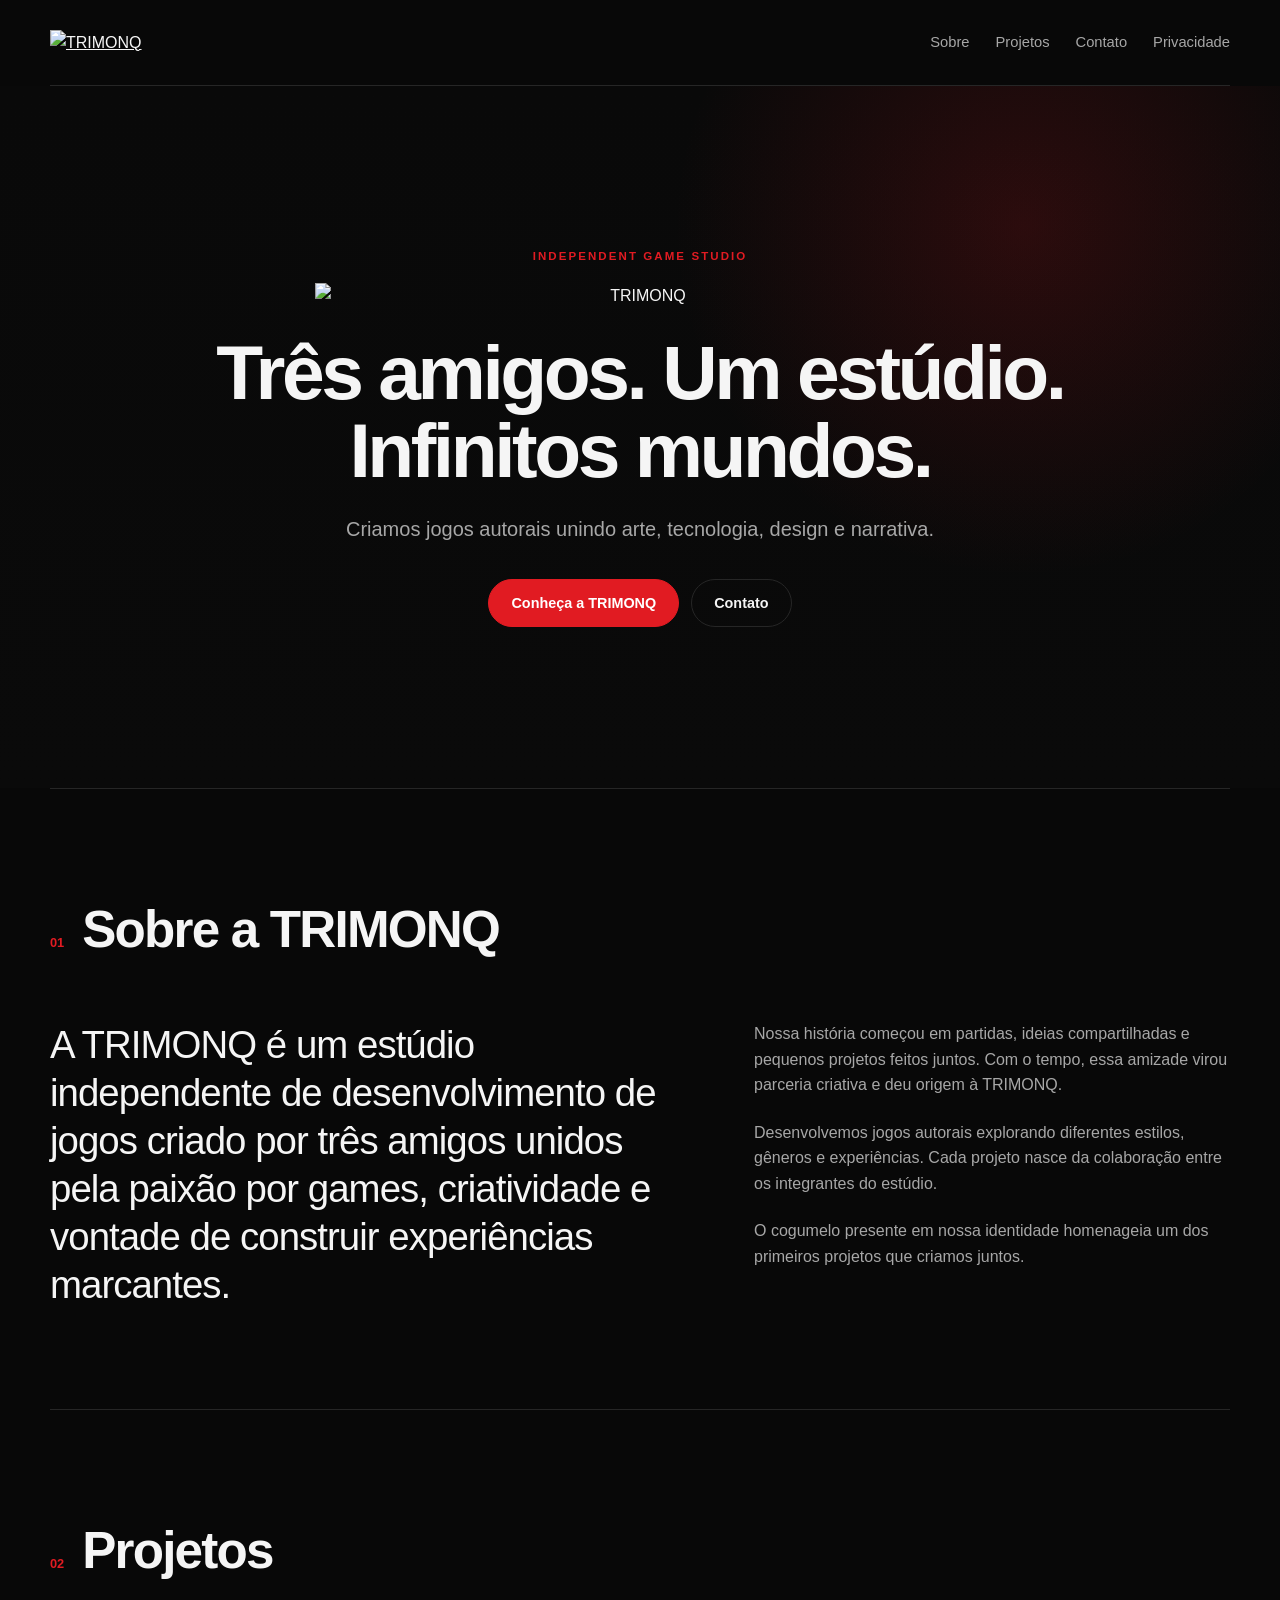
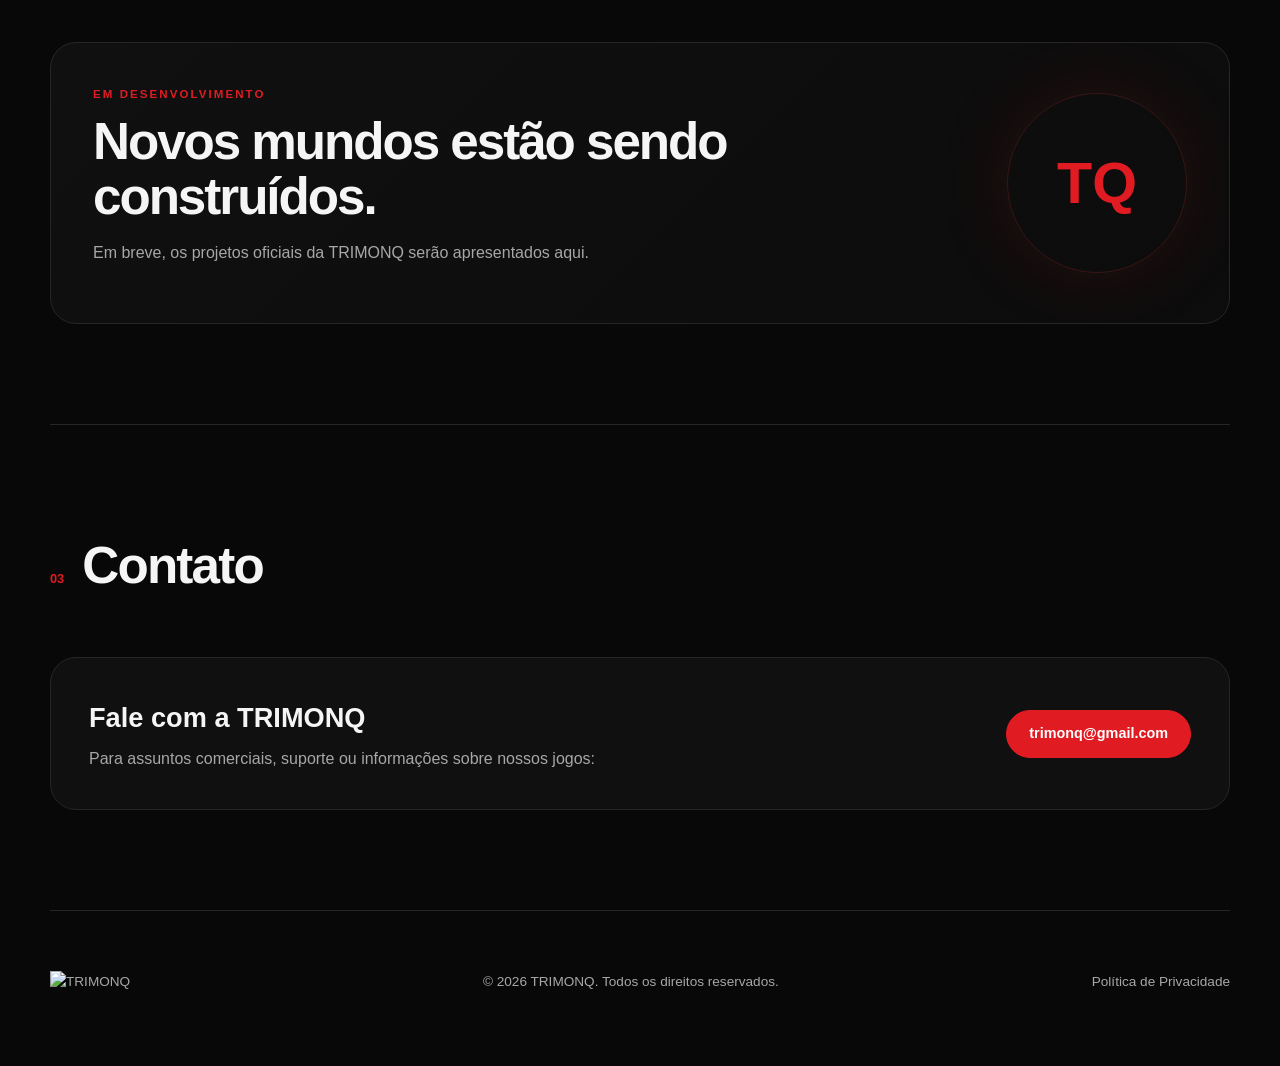
==== index.html @ dc23c7c5 "Add files via upload" ====
<!doctype html>
<html lang="pt-BR">
<head>
  <meta charset="utf-8">
  <meta name="viewport" content="width=device-width, initial-scale=1">
  <title>TRIMONQ — Independent Game Studio</title>
  <meta name="description" content="TRIMONQ é um estúdio independente de desenvolvimento de jogos criado por três amigos.">
  <meta name="theme-color" content="#0a0a0a">
  <meta property="og:title" content="TRIMONQ — Independent Game Studio">
  <meta property="og:description" content="Três amigos. Um estúdio. Infinitos mundos.">
  <meta property="og:type" content="website">
  <link rel="stylesheet" href="styles.css">
</head>
<body>
  <header class="topbar">
    <a class="brand" href="#inicio" aria-label="TRIMONQ">
      <img src="assets/trimonq-logo.png" alt="TRIMONQ">
    </a>
    <nav aria-label="Navegação principal">
      <a href="#sobre">Sobre</a>
      <a href="#projetos">Projetos</a>
      <a href="#contato">Contato</a>
      <a href="privacy.html">Privacidade</a>
    </nav>
  </header>

  <main>
    <section id="inicio" class="hero">
      <div class="hero-content">
        <p class="eyebrow">INDEPENDENT GAME STUDIO</p>
        <img class="hero-logo" src="assets/trimonq-logo.png" alt="TRIMONQ">
        <h1>Três amigos. Um estúdio.<br>Infinitos mundos.</h1>
        <p class="lead">
          Criamos jogos autorais unindo arte, tecnologia, design e narrativa.
        </p>
        <div class="actions">
          <a class="button primary" href="#sobre">Conheça a TRIMONQ</a>
          <a class="button ghost" href="#contato">Contato</a>
        </div>
      </div>
    </section>

    <section id="sobre" class="section">
      <div class="section-heading">
        <span>01</span>
        <h2>Sobre a TRIMONQ</h2>
      </div>
      <div class="two-columns">
        <p class="big-text">
          A TRIMONQ é um estúdio independente de desenvolvimento de jogos criado
          por três amigos unidos pela paixão por games, criatividade e vontade de
          construir experiências marcantes.
        </p>
        <div class="copy">
          <p>
            Nossa história começou em partidas, ideias compartilhadas e pequenos
            projetos feitos juntos. Com o tempo, essa amizade virou parceria
            criativa e deu origem à TRIMONQ.
          </p>
          <p>
            Desenvolvemos jogos autorais explorando diferentes estilos, gêneros e
            experiências. Cada projeto nasce da colaboração entre os integrantes
            do estúdio.
          </p>
          <p>
            O cogumelo presente em nossa identidade homenageia um dos primeiros
            projetos que criamos juntos.
          </p>
        </div>
      </div>
    </section>

    <section id="projetos" class="section projects">
      <div class="section-heading">
        <span>02</span>
        <h2>Projetos</h2>
      </div>

      <article class="project-card">
        <div>
          <p class="eyebrow">EM DESENVOLVIMENTO</p>
          <h3>Novos mundos estão sendo construídos.</h3>
          <p>
            Em breve, os projetos oficiais da TRIMONQ serão apresentados aqui.
          </p>
        </div>
        <div class="project-mark">TQ</div>
      </article>
    </section>

    <section id="contato" class="section contact">
      <div class="section-heading">
        <span>03</span>
        <h2>Contato</h2>
      </div>
      <div class="contact-box">
        <div>
          <h3>Fale com a TRIMONQ</h3>
          <p>
            Para assuntos comerciais, suporte ou informações sobre nossos jogos:
          </p>
        </div>
        <a class="button primary" href="mailto:trimonq@gmail.com">trimonq@gmail.com</a>
      </div>
    </section>
  </main>

  <footer>
    <img src="assets/trimonq-logo.png" alt="TRIMONQ">
    <p>© 2026 TRIMONQ. Todos os direitos reservados.</p>
    <div>
      <a href="privacy.html">Política de Privacidade</a>
    </div>
  </footer>
</body>
</html>
---- styles.css ----
:root{
  --bg:#080808;
  --panel:#101010;
  --panel-2:#151515;
  --text:#f5f5f5;
  --muted:#a7a7a7;
  --line:#262626;
  --red:#e11b22;
  --max:1180px;
}
*{box-sizing:border-box}
html{scroll-behavior:smooth}
body{
  margin:0;
  background:var(--bg);
  color:var(--text);
  font-family:Inter,Arial,Helvetica,sans-serif;
  line-height:1.6;
}
a{color:inherit}
.topbar{
  width:min(calc(100% - 40px),var(--max));
  margin:0 auto;
  min-height:86px;
  display:flex;
  align-items:center;
  justify-content:space-between;
  border-bottom:1px solid var(--line);
  gap:28px;
}
.brand img{width:150px;display:block}
nav{display:flex;gap:26px;flex-wrap:wrap}
nav a{
  color:var(--muted);
  text-decoration:none;
  font-size:.92rem;
}
nav a:hover{color:var(--text)}
.hero{
  min-height:78vh;
  display:grid;
  place-items:center;
  padding:90px 20px;
  background:
    radial-gradient(circle at 80% 20%, rgba(225,27,34,.16), transparent 30%),
    linear-gradient(180deg,#090909 0%,#0a0a0a 100%);
}
.hero-content{width:min(100%,900px);text-align:center}
.hero-logo{
  width:min(650px,88vw);
  margin:18px auto 24px;
  display:block;
}
.eyebrow{
  color:var(--red);
  letter-spacing:.18em;
  font-size:.72rem;
  font-weight:800;
  margin:0 0 12px;
}
h1{
  font-size:clamp(2.3rem,6vw,5.2rem);
  line-height:1.02;
  letter-spacing:-.045em;
  margin:0;
}
.lead{
  font-size:clamp(1rem,2vw,1.25rem);
  color:var(--muted);
  max-width:680px;
  margin:24px auto 0;
}
.actions{
  margin-top:34px;
  display:flex;
  justify-content:center;
  gap:12px;
  flex-wrap:wrap;
}
.button{
  display:inline-flex;
  align-items:center;
  justify-content:center;
  min-height:48px;
  padding:0 22px;
  border-radius:999px;
  text-decoration:none;
  font-weight:800;
  font-size:.9rem;
  border:1px solid var(--line);
}
.primary{background:var(--red);border-color:var(--red);color:white}
.primary:hover{filter:brightness(1.08)}
.ghost{background:transparent}
.ghost:hover{background:var(--panel)}
.section{
  width:min(calc(100% - 40px),var(--max));
  margin:0 auto;
  padding:100px 0;
  border-top:1px solid var(--line);
}
.section-heading{
  display:flex;
  gap:18px;
  align-items:baseline;
  margin-bottom:50px;
}
.section-heading span{
  color:var(--red);
  font-weight:800;
  font-size:.8rem;
}
.section-heading h2{
  margin:0;
  font-size:clamp(2rem,4vw,3.4rem);
  letter-spacing:-.035em;
}
.two-columns{
  display:grid;
  grid-template-columns:1.15fr .85fr;
  gap:60px;
}
.big-text{
  margin:0;
  font-size:clamp(1.5rem,3vw,2.45rem);
  line-height:1.25;
  letter-spacing:-.025em;
}
.copy p{color:var(--muted);margin-top:0;margin-bottom:22px}
.project-card{
  background:linear-gradient(135deg,var(--panel),#0c0c0c);
  border:1px solid var(--line);
  border-radius:26px;
  padding:42px;
  display:flex;
  align-items:center;
  justify-content:space-between;
  gap:30px;
  overflow:hidden;
}
.project-card h3{
  font-size:clamp(1.8rem,4vw,3.4rem);
  max-width:700px;
  margin:0 0 12px;
  line-height:1.06;
  letter-spacing:-.04em;
}
.project-card p:not(.eyebrow){color:var(--muted)}
.project-mark{
  width:180px;
  height:180px;
  border-radius:50%;
  border:1px solid #3b1517;
  display:grid;
  place-items:center;
  font-size:3.6rem;
  font-weight:900;
  color:var(--red);
  flex:0 0 auto;
  box-shadow:0 0 80px rgba(225,27,34,.12);
}
.contact-box{
  padding:38px;
  border:1px solid var(--line);
  border-radius:26px;
  background:var(--panel);
  display:flex;
  justify-content:space-between;
  gap:30px;
  align-items:center;
}
.contact-box h3{font-size:1.7rem;margin:0 0 6px}
.contact-box p{margin:0;color:var(--muted)}
.note{font-size:.85rem;color:var(--muted);margin-top:16px}
footer{
  width:min(calc(100% - 40px),var(--max));
  margin:0 auto;
  padding:46px 0 60px;
  border-top:1px solid var(--line);
  display:flex;
  align-items:center;
  gap:22px;
  justify-content:space-between;
  color:var(--muted);
  font-size:.85rem;
}
footer img{width:120px}
footer a{text-decoration:none}
footer a:hover{color:white}

.page{
  width:min(calc(100% - 40px),850px);
  margin:0 auto;
  padding:80px 0 120px;
}
.page h1{font-size:clamp(2.3rem,6vw,4.6rem)}
.page h2{margin-top:42px}
.page p,.page li{color:var(--muted)}
.back{display:inline-block;margin-bottom:48px;text-decoration:none;color:var(--muted)}
.back:hover{color:white}

@media (max-width:760px){
  .topbar{padding:18px 0;align-items:flex-start}
  .brand img{width:130px}
  nav{gap:12px 18px;justify-content:flex-end}
  .two-columns{grid-template-columns:1fr;gap:30px}
  .project-card,.contact-box{flex-direction:column;align-items:flex-start}
  .project-mark{width:110px;height:110px;font-size:2.4rem}
  footer{flex-direction:column;align-items:flex-start}
}
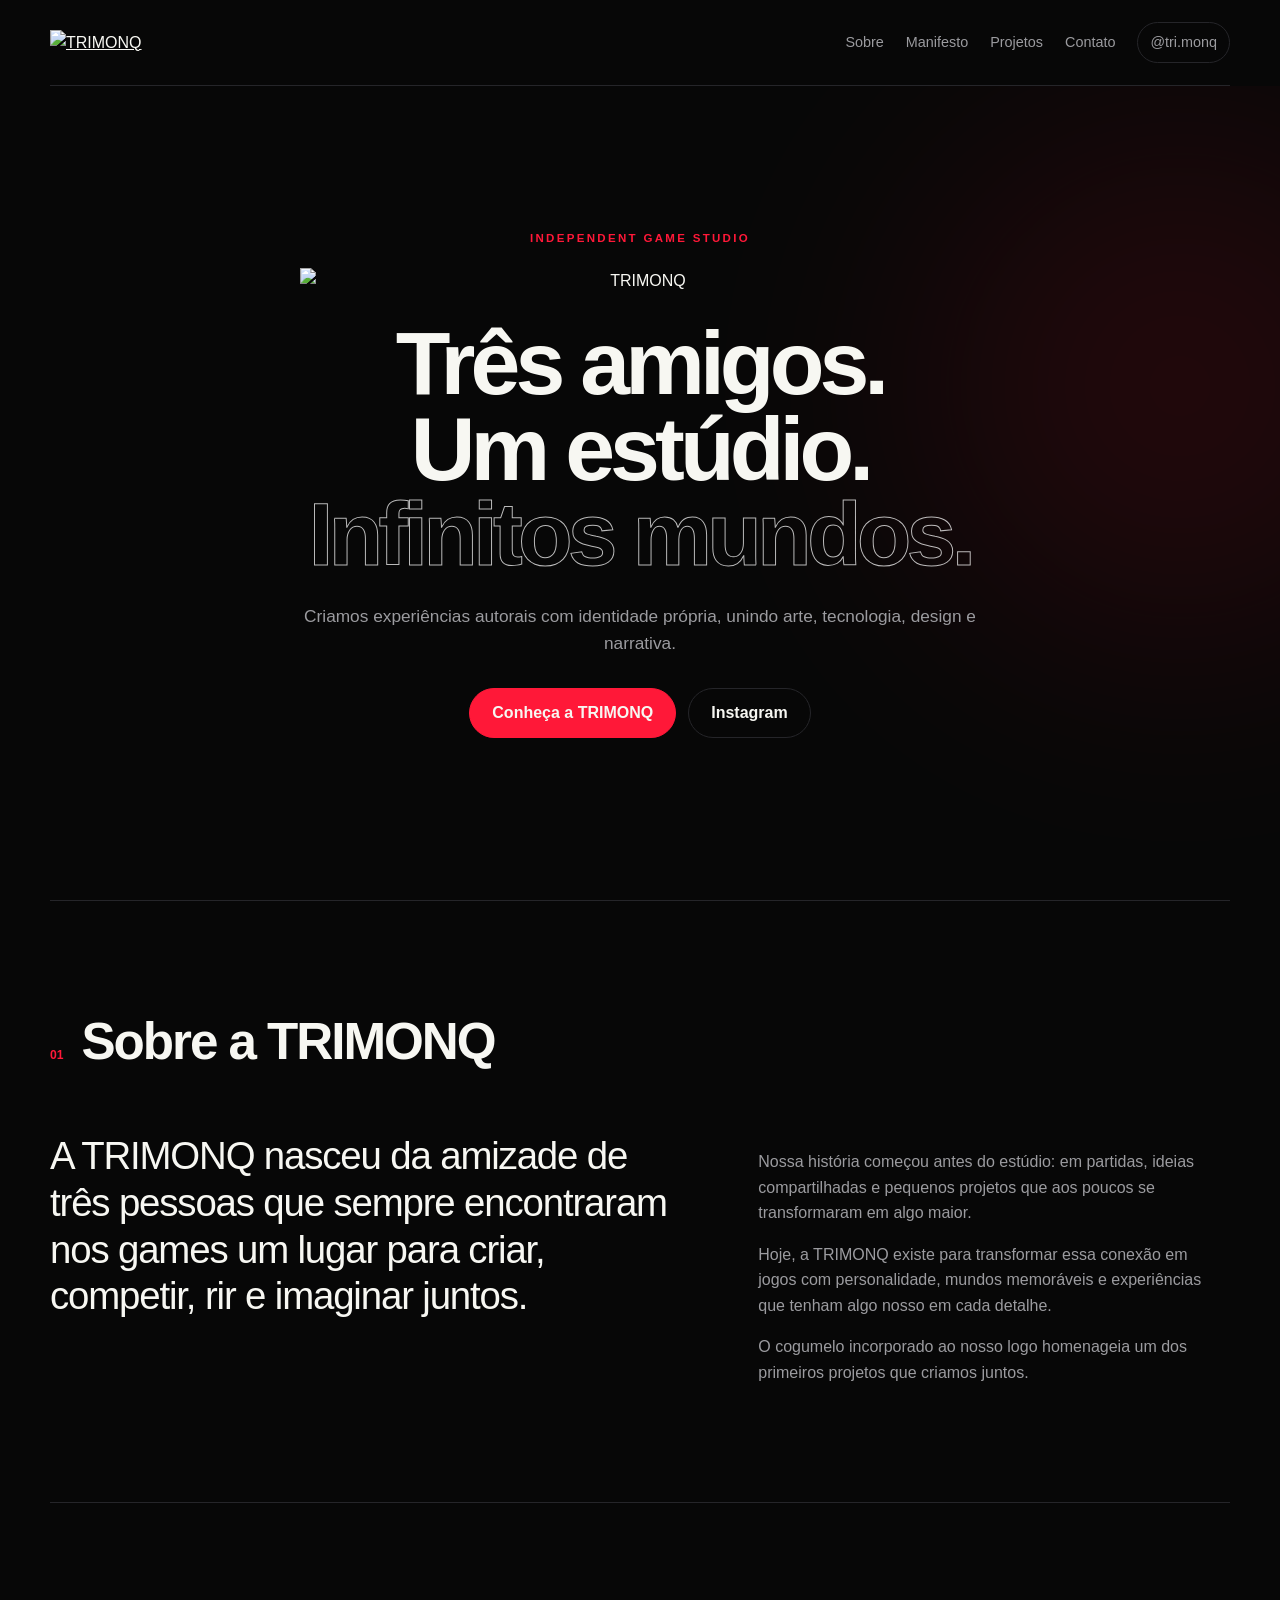
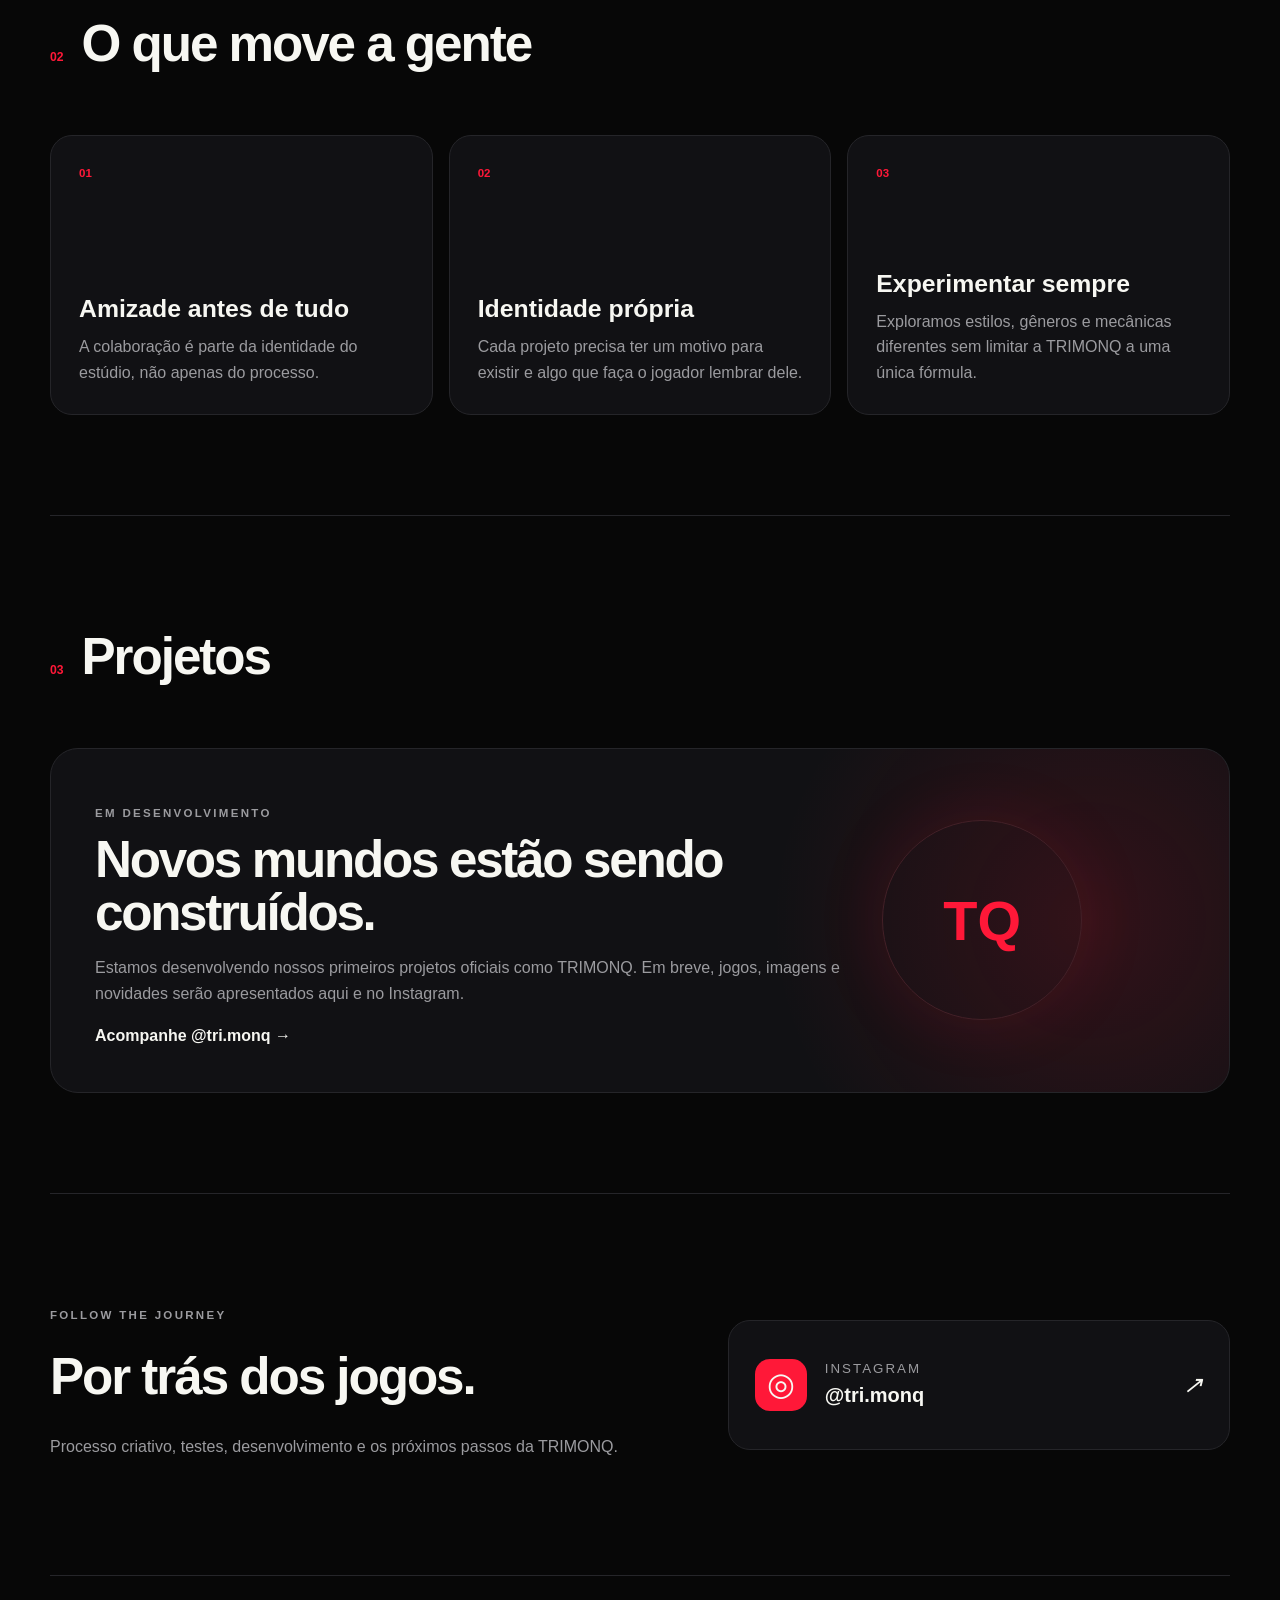
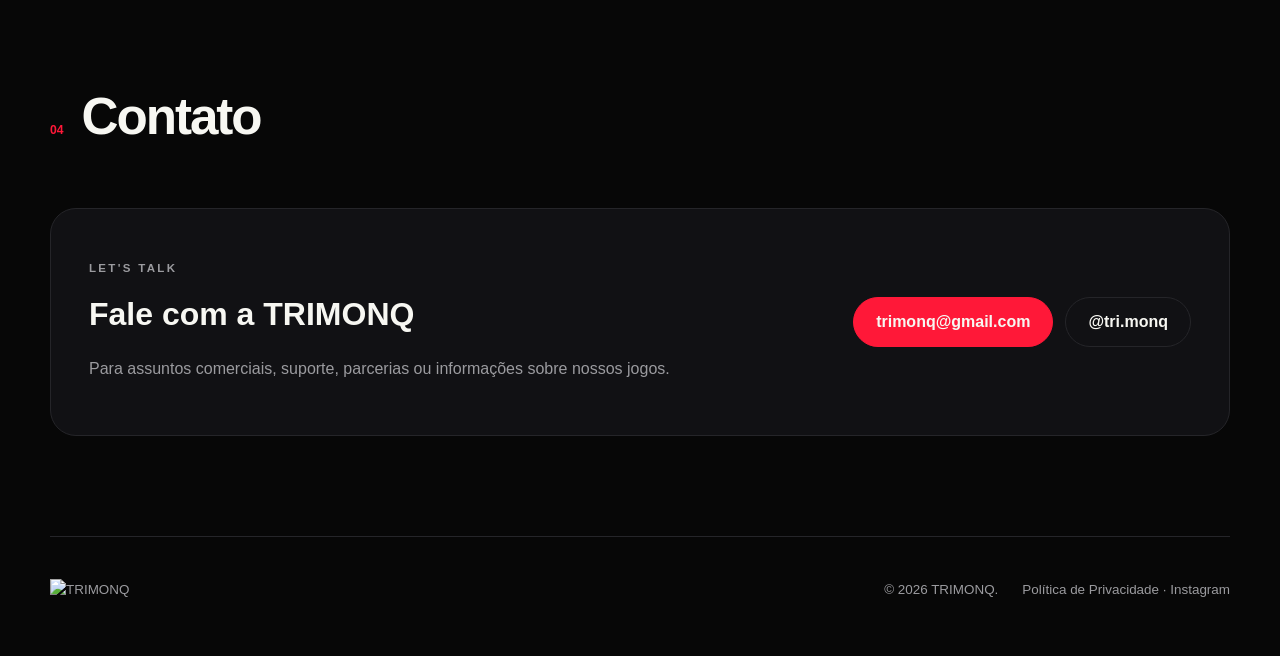
==== commit 0fbedebe: "Add files via upload" ====
--- a/index.html
+++ b/index.html
@@ -4,113 +4,100 @@
   <meta charset="utf-8">
   <meta name="viewport" content="width=device-width, initial-scale=1">
   <title>TRIMONQ — Independent Game Studio</title>
-  <meta name="description" content="TRIMONQ é um estúdio independente de desenvolvimento de jogos criado por três amigos.">
-  <meta name="theme-color" content="#0a0a0a">
-  <meta property="og:title" content="TRIMONQ — Independent Game Studio">
-  <meta property="og:description" content="Três amigos. Um estúdio. Infinitos mundos.">
-  <meta property="og:type" content="website">
+  <meta name="description" content="TRIMONQ é um estúdio independente de jogos criado por três amigos.">
+  <meta name="theme-color" content="#090909">
   <link rel="stylesheet" href="styles.css">
 </head>
 <body>
-  <header class="topbar">
-    <a class="brand" href="#inicio" aria-label="TRIMONQ">
-      <img src="assets/trimonq-logo.png" alt="TRIMONQ">
-    </a>
-    <nav aria-label="Navegação principal">
-      <a href="#sobre">Sobre</a>
-      <a href="#projetos">Projetos</a>
-      <a href="#contato">Contato</a>
-      <a href="privacy.html">Privacidade</a>
-    </nav>
-  </header>
+<header class="topbar">
+  <a class="brand" href="#inicio"><img src="assets/trimonq-logo.png" alt="TRIMONQ"></a>
+  <nav>
+    <a href="#sobre">Sobre</a>
+    <a href="#manifesto">Manifesto</a>
+    <a href="#projetos">Projetos</a>
+    <a href="#contato">Contato</a>
+    <a class="pill" href="https://instagram.com/tri.monq" target="_blank" rel="noopener">@tri.monq</a>
+  </nav>
+</header>
 
-  <main>
-    <section id="inicio" class="hero">
-      <div class="hero-content">
-        <p class="eyebrow">INDEPENDENT GAME STUDIO</p>
-        <img class="hero-logo" src="assets/trimonq-logo.png" alt="TRIMONQ">
-        <h1>Três amigos. Um estúdio.<br>Infinitos mundos.</h1>
-        <p class="lead">
-          Criamos jogos autorais unindo arte, tecnologia, design e narrativa.
-        </p>
-        <div class="actions">
-          <a class="button primary" href="#sobre">Conheça a TRIMONQ</a>
-          <a class="button ghost" href="#contato">Contato</a>
-        </div>
-      </div>
-    </section>
+<main>
+<section id="inicio" class="hero">
+  <div class="glow"></div>
+  <div class="hero-inner">
+    <p class="eyebrow">INDEPENDENT GAME STUDIO</p>
+    <img class="hero-logo" src="assets/trimonq-logo.png" alt="TRIMONQ">
+    <h1>Três amigos.<br>Um estúdio.<br><span>Infinitos mundos.</span></h1>
+    <p class="lead">Criamos experiências autorais com identidade própria, unindo arte, tecnologia, design e narrativa.</p>
+    <div class="actions">
+      <a class="btn primary" href="#sobre">Conheça a TRIMONQ</a>
+      <a class="btn" href="https://instagram.com/tri.monq" target="_blank" rel="noopener">Instagram</a>
+    </div>
+  </div>
+</section>
 
-    <section id="sobre" class="section">
-      <div class="section-heading">
-        <span>01</span>
-        <h2>Sobre a TRIMONQ</h2>
-      </div>
-      <div class="two-columns">
-        <p class="big-text">
-          A TRIMONQ é um estúdio independente de desenvolvimento de jogos criado
-          por três amigos unidos pela paixão por games, criatividade e vontade de
-          construir experiências marcantes.
-        </p>
-        <div class="copy">
-          <p>
-            Nossa história começou em partidas, ideias compartilhadas e pequenos
-            projetos feitos juntos. Com o tempo, essa amizade virou parceria
-            criativa e deu origem à TRIMONQ.
-          </p>
-          <p>
-            Desenvolvemos jogos autorais explorando diferentes estilos, gêneros e
-            experiências. Cada projeto nasce da colaboração entre os integrantes
-            do estúdio.
-          </p>
-          <p>
-            O cogumelo presente em nossa identidade homenageia um dos primeiros
-            projetos que criamos juntos.
-          </p>
-        </div>
-      </div>
-    </section>
+<section id="sobre" class="section">
+  <div class="section-title"><span>01</span><h2>Sobre a TRIMONQ</h2></div>
+  <div class="grid-2">
+    <p class="big">A TRIMONQ nasceu da amizade de três pessoas que sempre encontraram nos games um lugar para criar, competir, rir e imaginar juntos.</p>
+    <div class="copy">
+      <p>Nossa história começou antes do estúdio: em partidas, ideias compartilhadas e pequenos projetos que aos poucos se transformaram em algo maior.</p>
+      <p>Hoje, a TRIMONQ existe para transformar essa conexão em jogos com personalidade, mundos memoráveis e experiências que tenham algo nosso em cada detalhe.</p>
+      <p>O cogumelo incorporado ao nosso logo homenageia um dos primeiros projetos que criamos juntos.</p>
+    </div>
+  </div>
+</section>
 
-    <section id="projetos" class="section projects">
-      <div class="section-heading">
-        <span>02</span>
-        <h2>Projetos</h2>
-      </div>
+<section id="manifesto" class="section">
+  <div class="section-title"><span>02</span><h2>O que move a gente</h2></div>
+  <div class="cards">
+    <article><b>01</b><h3>Amizade antes de tudo</h3><p>A colaboração é parte da identidade do estúdio, não apenas do processo.</p></article>
+    <article><b>02</b><h3>Identidade própria</h3><p>Cada projeto precisa ter um motivo para existir e algo que faça o jogador lembrar dele.</p></article>
+    <article><b>03</b><h3>Experimentar sempre</h3><p>Exploramos estilos, gêneros e mecânicas diferentes sem limitar a TRIMONQ a uma única fórmula.</p></article>
+  </div>
+</section>
 
-      <article class="project-card">
-        <div>
-          <p class="eyebrow">EM DESENVOLVIMENTO</p>
-          <h3>Novos mundos estão sendo construídos.</h3>
-          <p>
-            Em breve, os projetos oficiais da TRIMONQ serão apresentados aqui.
-          </p>
-        </div>
-        <div class="project-mark">TQ</div>
-      </article>
-    </section>
+<section id="projetos" class="section">
+  <div class="section-title"><span>03</span><h2>Projetos</h2></div>
+  <div class="project">
+    <div>
+      <p class="eyebrow">EM DESENVOLVIMENTO</p>
+      <h3>Novos mundos estão sendo construídos.</h3>
+      <p>Estamos desenvolvendo nossos primeiros projetos oficiais como TRIMONQ. Em breve, jogos, imagens e novidades serão apresentados aqui e no Instagram.</p>
+      <a href="https://instagram.com/tri.monq" target="_blank" rel="noopener">Acompanhe @tri.monq →</a>
+    </div>
+    <div class="orb">TQ</div>
+  </div>
+</section>
 
-    <section id="contato" class="section contact">
-      <div class="section-heading">
-        <span>03</span>
-        <h2>Contato</h2>
-      </div>
-      <div class="contact-box">
-        <div>
-          <h3>Fale com a TRIMONQ</h3>
-          <p>
-            Para assuntos comerciais, suporte ou informações sobre nossos jogos:
-          </p>
-        </div>
-        <a class="button primary" href="mailto:trimonq@gmail.com">trimonq@gmail.com</a>
-      </div>
-    </section>
-  </main>
+<section class="section social">
+  <div>
+    <p class="eyebrow">FOLLOW THE JOURNEY</p>
+    <h2>Por trás dos jogos.</h2>
+    <p>Processo criativo, testes, desenvolvimento e os próximos passos da TRIMONQ.</p>
+  </div>
+  <a class="insta-card" href="https://instagram.com/tri.monq" target="_blank" rel="noopener">
+    <span>◎</span>
+    <div><small>INSTAGRAM</small><strong>@tri.monq</strong></div>
+    <i>↗</i>
+  </a>
+</section>
 
-  <footer>
-    <img src="assets/trimonq-logo.png" alt="TRIMONQ">
-    <p>© 2026 TRIMONQ. Todos os direitos reservados.</p>
-    <div>
-      <a href="privacy.html">Política de Privacidade</a>
+<section id="contato" class="section">
+  <div class="section-title"><span>04</span><h2>Contato</h2></div>
+  <div class="contact">
+    <div><p class="eyebrow">LET'S TALK</p><h3>Fale com a TRIMONQ</h3><p>Para assuntos comerciais, suporte, parcerias ou informações sobre nossos jogos.</p></div>
+    <div class="actions">
+      <a class="btn primary" href="mailto:trimonq@gmail.com">trimonq@gmail.com</a>
+      <a class="btn" href="https://instagram.com/tri.monq" target="_blank" rel="noopener">@tri.monq</a>
     </div>
-  </footer>
+  </div>
+</section>
+</main>
+
+<footer>
+  <img src="assets/trimonq-logo.png" alt="TRIMONQ">
+  <span>© 2026 TRIMONQ.</span>
+  <div><a href="privacy.html">Política de Privacidade</a> · <a href="https://instagram.com/tri.monq" target="_blank" rel="noopener">Instagram</a></div>
+</footer>
 </body>
 </html>
--- a/styles.css
+++ b/styles.css
@@ -1,210 +1,12 @@
-:root{
-  --bg:#080808;
-  --panel:#101010;
-  --panel-2:#151515;
-  --text:#f5f5f5;
-  --muted:#a7a7a7;
-  --line:#262626;
-  --red:#e11b22;
-  --max:1180px;
-}
-*{box-sizing:border-box}
-html{scroll-behavior:smooth}
-body{
-  margin:0;
-  background:var(--bg);
-  color:var(--text);
-  font-family:Inter,Arial,Helvetica,sans-serif;
-  line-height:1.6;
-}
-a{color:inherit}
-.topbar{
-  width:min(calc(100% - 40px),var(--max));
-  margin:0 auto;
-  min-height:86px;
-  display:flex;
-  align-items:center;
-  justify-content:space-between;
-  border-bottom:1px solid var(--line);
-  gap:28px;
-}
-.brand img{width:150px;display:block}
-nav{display:flex;gap:26px;flex-wrap:wrap}
-nav a{
-  color:var(--muted);
-  text-decoration:none;
-  font-size:.92rem;
-}
-nav a:hover{color:var(--text)}
-.hero{
-  min-height:78vh;
-  display:grid;
-  place-items:center;
-  padding:90px 20px;
-  background:
-    radial-gradient(circle at 80% 20%, rgba(225,27,34,.16), transparent 30%),
-    linear-gradient(180deg,#090909 0%,#0a0a0a 100%);
-}
-.hero-content{width:min(100%,900px);text-align:center}
-.hero-logo{
-  width:min(650px,88vw);
-  margin:18px auto 24px;
-  display:block;
-}
-.eyebrow{
-  color:var(--red);
-  letter-spacing:.18em;
-  font-size:.72rem;
-  font-weight:800;
-  margin:0 0 12px;
-}
-h1{
-  font-size:clamp(2.3rem,6vw,5.2rem);
-  line-height:1.02;
-  letter-spacing:-.045em;
-  margin:0;
-}
-.lead{
-  font-size:clamp(1rem,2vw,1.25rem);
-  color:var(--muted);
-  max-width:680px;
-  margin:24px auto 0;
-}
-.actions{
-  margin-top:34px;
-  display:flex;
-  justify-content:center;
-  gap:12px;
-  flex-wrap:wrap;
-}
-.button{
-  display:inline-flex;
-  align-items:center;
-  justify-content:center;
-  min-height:48px;
-  padding:0 22px;
-  border-radius:999px;
-  text-decoration:none;
-  font-weight:800;
-  font-size:.9rem;
-  border:1px solid var(--line);
-}
-.primary{background:var(--red);border-color:var(--red);color:white}
-.primary:hover{filter:brightness(1.08)}
-.ghost{background:transparent}
-.ghost:hover{background:var(--panel)}
-.section{
-  width:min(calc(100% - 40px),var(--max));
-  margin:0 auto;
-  padding:100px 0;
-  border-top:1px solid var(--line);
-}
-.section-heading{
-  display:flex;
-  gap:18px;
-  align-items:baseline;
-  margin-bottom:50px;
-}
-.section-heading span{
-  color:var(--red);
-  font-weight:800;
-  font-size:.8rem;
-}
-.section-heading h2{
-  margin:0;
-  font-size:clamp(2rem,4vw,3.4rem);
-  letter-spacing:-.035em;
-}
-.two-columns{
-  display:grid;
-  grid-template-columns:1.15fr .85fr;
-  gap:60px;
-}
-.big-text{
-  margin:0;
-  font-size:clamp(1.5rem,3vw,2.45rem);
-  line-height:1.25;
-  letter-spacing:-.025em;
-}
-.copy p{color:var(--muted);margin-top:0;margin-bottom:22px}
-.project-card{
-  background:linear-gradient(135deg,var(--panel),#0c0c0c);
-  border:1px solid var(--line);
-  border-radius:26px;
-  padding:42px;
-  display:flex;
-  align-items:center;
-  justify-content:space-between;
-  gap:30px;
-  overflow:hidden;
-}
-.project-card h3{
-  font-size:clamp(1.8rem,4vw,3.4rem);
-  max-width:700px;
-  margin:0 0 12px;
-  line-height:1.06;
-  letter-spacing:-.04em;
-}
-.project-card p:not(.eyebrow){color:var(--muted)}
-.project-mark{
-  width:180px;
-  height:180px;
-  border-radius:50%;
-  border:1px solid #3b1517;
-  display:grid;
-  place-items:center;
-  font-size:3.6rem;
-  font-weight:900;
-  color:var(--red);
-  flex:0 0 auto;
-  box-shadow:0 0 80px rgba(225,27,34,.12);
-}
-.contact-box{
-  padding:38px;
-  border:1px solid var(--line);
-  border-radius:26px;
-  background:var(--panel);
-  display:flex;
-  justify-content:space-between;
-  gap:30px;
-  align-items:center;
-}
-.contact-box h3{font-size:1.7rem;margin:0 0 6px}
-.contact-box p{margin:0;color:var(--muted)}
-.note{font-size:.85rem;color:var(--muted);margin-top:16px}
-footer{
-  width:min(calc(100% - 40px),var(--max));
-  margin:0 auto;
-  padding:46px 0 60px;
-  border-top:1px solid var(--line);
-  display:flex;
-  align-items:center;
-  gap:22px;
-  justify-content:space-between;
-  color:var(--muted);
-  font-size:.85rem;
-}
-footer img{width:120px}
-footer a{text-decoration:none}
-footer a:hover{color:white}
-
-.page{
-  width:min(calc(100% - 40px),850px);
-  margin:0 auto;
-  padding:80px 0 120px;
-}
-.page h1{font-size:clamp(2.3rem,6vw,4.6rem)}
-.page h2{margin-top:42px}
-.page p,.page li{color:var(--muted)}
-.back{display:inline-block;margin-bottom:48px;text-decoration:none;color:var(--muted)}
-.back:hover{color:white}
-
-@media (max-width:760px){
-  .topbar{padding:18px 0;align-items:flex-start}
-  .brand img{width:130px}
-  nav{gap:12px 18px;justify-content:flex-end}
-  .two-columns{grid-template-columns:1fr;gap:30px}
-  .project-card,.contact-box{flex-direction:column;align-items:flex-start}
-  .project-mark{width:110px;height:110px;font-size:2.4rem}
-  footer{flex-direction:column;align-items:flex-start}
-}
+:root{--bg:#070707;--panel:#111114;--text:#f7f7f2;--muted:#9b9b9f;--line:#252529;--red:#ff1838;--max:1180px}
+*{box-sizing:border-box}html{scroll-behavior:smooth}body{margin:0;background:var(--bg);color:var(--text);font-family:Arial,Helvetica,sans-serif;line-height:1.6}a{color:inherit}
+.topbar{width:min(calc(100% - 40px),var(--max));margin:auto;min-height:86px;display:flex;align-items:center;justify-content:space-between;border-bottom:1px solid var(--line);gap:24px}.brand img{width:155px;display:block}nav{display:flex;gap:22px;align-items:center;flex-wrap:wrap}nav a{text-decoration:none;color:var(--muted);font-size:.9rem}nav a:hover{color:white}.pill{border:1px solid var(--line);padding:8px 12px;border-radius:999px}
+.hero{min-height:calc(100vh - 86px);display:grid;place-items:center;padding:80px 20px 110px;position:relative;overflow:hidden}.glow{position:absolute;width:520px;height:520px;border-radius:50%;background:var(--red);filter:blur(130px);opacity:.11;right:-160px;top:40px}.hero-inner{position:relative;text-align:center;max-width:900px}.eyebrow{color:var(--red);letter-spacing:.2em;font-size:.72rem;font-weight:900}.hero-logo{width:min(680px,90vw);display:block;margin:20px auto 28px}h1{font-size:clamp(2.7rem,7vw,6.2rem);line-height:.95;letter-spacing:-.055em;margin:0}h1 span{color:transparent;-webkit-text-stroke:1px rgba(255,255,255,.72)}.lead{max-width:680px;margin:26px auto 0;color:var(--muted);font-size:1.08rem}.actions{display:flex;gap:12px;flex-wrap:wrap;justify-content:center;margin-top:30px}.btn{display:inline-flex;align-items:center;justify-content:center;min-height:50px;padding:0 22px;border:1px solid var(--line);border-radius:999px;text-decoration:none;font-weight:800}.primary{background:var(--red);border-color:var(--red)}
+.section{width:min(calc(100% - 40px),var(--max));margin:auto;padding:100px 0;border-top:1px solid var(--line)}.section-title{display:flex;gap:18px;align-items:baseline;margin-bottom:50px}.section-title span{color:var(--red);font-weight:900;font-size:.76rem}.section-title h2,.social h2{margin:0;font-size:clamp(2.1rem,4vw,3.7rem);letter-spacing:-.04em}.grid-2{display:grid;grid-template-columns:1.15fr .85fr;gap:70px}.big{font-size:clamp(1.5rem,3vw,2.55rem);line-height:1.22;letter-spacing:-.03em;margin:0}.copy p,.project p,.social p,.contact p{color:var(--muted)}
+.cards{display:grid;grid-template-columns:repeat(3,1fr);gap:16px}.cards article{min-height:280px;border:1px solid var(--line);background:var(--panel);border-radius:22px;padding:28px;display:flex;flex-direction:column}.cards b{color:var(--red);font-size:.72rem}.cards h3{margin:auto 0 12px;font-size:1.55rem;line-height:1.1}.cards p{margin:0;color:var(--muted)}
+.project{border:1px solid var(--line);border-radius:28px;background:radial-gradient(circle at 88% 50%,rgba(255,24,56,.14),transparent 30%),var(--panel);padding:44px;display:grid;grid-template-columns:1fr .4fr;gap:30px;align-items:center}.project h3{font-size:clamp(2rem,4vw,3.7rem);line-height:1.03;letter-spacing:-.045em;margin:0 0 14px}.project a{text-decoration:none;font-weight:800}.orb{width:200px;height:200px;border-radius:50%;border:1px solid #442027;display:grid;place-items:center;font-size:3.5rem;font-weight:900;color:var(--red);box-shadow:0 0 70px rgba(255,24,56,.12)}
+.social{display:grid;grid-template-columns:1fr .8fr;gap:50px;align-items:center}.insta-card{min-height:130px;border:1px solid var(--line);border-radius:22px;background:var(--panel);padding:26px;display:flex;align-items:center;gap:18px;text-decoration:none}.insta-card>span{width:52px;height:52px;border-radius:15px;background:var(--red);display:grid;place-items:center;font-size:2rem}.insta-card small{display:block;color:var(--muted);letter-spacing:.15em}.insta-card strong{font-size:1.25rem}.insta-card i{margin-left:auto;font-size:1.5rem}
+.contact{border:1px solid var(--line);border-radius:26px;background:var(--panel);padding:38px;display:flex;align-items:center;justify-content:space-between;gap:30px}.contact h3{font-size:2rem;margin:0}.contact .actions{margin-top:0;justify-content:flex-end}
+footer{width:min(calc(100% - 40px),var(--max));margin:auto;padding:42px 0 55px;border-top:1px solid var(--line);display:grid;grid-template-columns:1fr auto auto;gap:24px;align-items:center;color:var(--muted);font-size:.84rem}footer img{width:120px}footer a{text-decoration:none}
+.page{width:min(calc(100% - 40px),850px);margin:auto;padding:80px 0 120px}.page h1{font-size:clamp(2.5rem,6vw,4.8rem)}.page h2{margin-top:42px}.page p{color:var(--muted)}.back{display:inline-block;margin-bottom:46px;text-decoration:none;color:var(--muted)}
+@media(max-width:900px){nav a:not(.pill){display:none}.grid-2,.social,.project{grid-template-columns:1fr}.cards{grid-template-columns:1fr}.cards article{min-height:210px}.orb{width:140px;height:140px;font-size:2.6rem}footer{grid-template-columns:1fr}.contact{flex-direction:column;align-items:flex-start}.contact .actions{justify-content:flex-start}}
